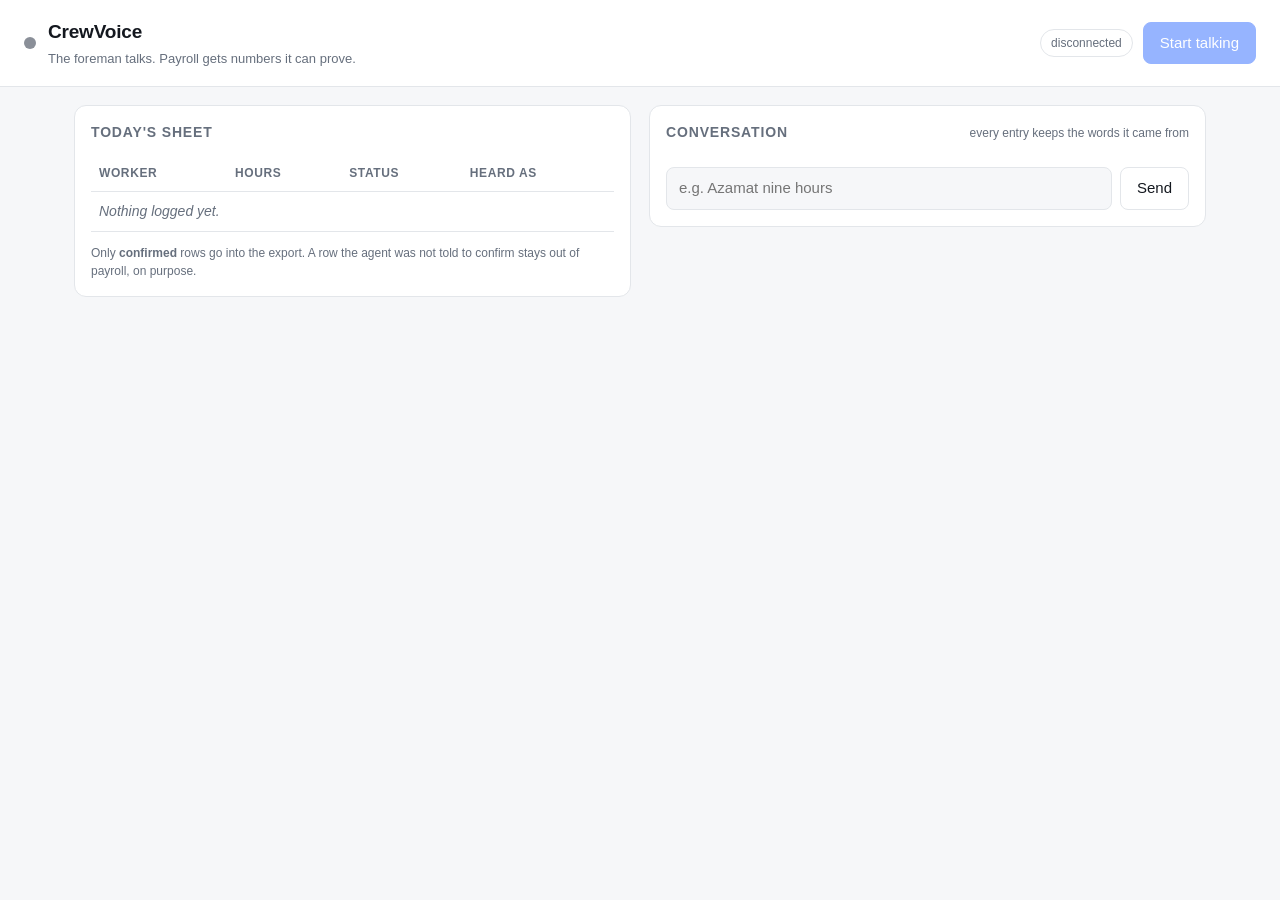
==== static/index.html @ 025e0297 "CrewVoice: voice timesheet agent on AssemblyAI Voice Agent API A foreman speaks the day's hours; the" ====
<!doctype html>
<html lang="en">
<head>
<meta charset="utf-8">
<meta name="viewport" content="width=device-width, initial-scale=1">
<title>CrewVoice - spoken timesheets that can be audited</title>
<link rel="stylesheet" href="/static/styles.css">
</head>
<body>
<header>
  <div class="brand">
    <span class="dot"></span>
    <div>
      <h1>CrewVoice</h1>
      <p class="sub">The foreman talks. Payroll gets numbers it can prove.</p>
    </div>
  </div>
  <div class="actions">
    <span id="mode" class="pill">connecting…</span>
    <button id="talk" class="primary" disabled>Start talking</button>
    <a id="export" class="ghost" href="#" hidden>Export CSV</a>
  </div>
</header>

<main>
  <section class="panel">
    <div class="panel-head">
      <h2>Today's sheet</h2>
      <span id="totals" class="muted"></span>
    </div>
    <table id="sheet">
      <thead>
        <tr><th>Worker</th><th>Hours</th><th>Status</th><th>Heard as</th></tr>
      </thead>
      <tbody id="rows">
        <tr class="empty"><td colspan="4">Nothing logged yet.</td></tr>
      </tbody>
    </table>
    <p class="note">
      Only <strong>confirmed</strong> rows go into the export. A row the agent was not
      told to confirm stays out of payroll, on purpose.
    </p>
  </section>

  <section class="panel">
    <div class="panel-head">
      <h2>Conversation</h2>
      <span class="muted">every entry keeps the words it came from</span>
    </div>
    <div id="log" class="log"></div>
    <form id="typed" class="typed" hidden autocomplete="off">
      <input id="typedInput" placeholder="e.g. Azamat nine hours" />
      <button class="ghost" type="submit">Send</button>
    </form>
  </section>
</main>

<script src="/static/app.js"></script>
</body>
</html>
---- static/styles.css ----
:root {
  color-scheme: light dark;
  --bg: #f6f7f9;
  --panel: #ffffff;
  --ink: #14181f;
  --muted: #666f7d;
  --line: #e3e6ea;
  --accent: #2f6bff;
  --ok: #148f4b;
  --wait: #b3730a;
  --off: #8a8f98;
}
@media (prefers-color-scheme: dark) {
  :root {
    --bg: #0e1116; --panel: #161a21; --ink: #e9edf3; --muted: #98a1ae;
    --line: #262c36; --accent: #6c9bff; --ok: #45c07c; --wait: #e0a53c; --off: #7b828d;
  }
}
* { box-sizing: border-box; }
body {
  margin: 0; background: var(--bg); color: var(--ink);
  font: 15px/1.5 -apple-system, BlinkMacSystemFont, "Segoe UI", Roboto, sans-serif;
}
header {
  display: flex; justify-content: space-between; align-items: center; gap: 16px;
  padding: 18px 24px; border-bottom: 1px solid var(--line); background: var(--panel);
  flex-wrap: wrap;
}
.brand { display: flex; align-items: center; gap: 12px; }
.dot {
  width: 12px; height: 12px; border-radius: 50%; background: var(--off); flex: none;
}
.dot.live { background: var(--ok); box-shadow: 0 0 0 4px color-mix(in srgb, var(--ok) 25%, transparent); }
h1 { margin: 0; font-size: 19px; letter-spacing: -0.01em; }
h2 { margin: 0; font-size: 14px; text-transform: uppercase; letter-spacing: 0.06em; color: var(--muted); }
.sub { margin: 2px 0 0; color: var(--muted); font-size: 13px; }
.actions { display: flex; align-items: center; gap: 10px; }
button, .ghost {
  font: inherit; border-radius: 8px; padding: 9px 16px; cursor: pointer;
  border: 1px solid var(--line); background: transparent; color: var(--ink);
  text-decoration: none;
}
button.primary { background: var(--accent); border-color: var(--accent); color: #fff; }
button.primary.stop { background: #c0392b; border-color: #c0392b; }
button:disabled { opacity: 0.5; cursor: default; }
.pill {
  font-size: 12px; color: var(--muted); border: 1px solid var(--line);
  border-radius: 999px; padding: 4px 10px;
}
main {
  display: grid; grid-template-columns: 1fr 1fr; gap: 18px;
  padding: 18px 24px 40px; max-width: 1180px; margin: 0 auto; align-items: start;
}
@media (max-width: 900px) { main { grid-template-columns: 1fr; } }
.panel { background: var(--panel); border: 1px solid var(--line); border-radius: 12px; padding: 16px; }
.panel-head { display: flex; justify-content: space-between; align-items: baseline; margin-bottom: 12px; gap: 10px; }
.muted { color: var(--muted); font-size: 12px; }
table { width: 100%; border-collapse: collapse; }
th, td { text-align: left; padding: 9px 8px; border-bottom: 1px solid var(--line); font-size: 14px; }
th { font-size: 12px; text-transform: uppercase; letter-spacing: 0.05em; color: var(--muted); font-weight: 600; }
td.empty, tr.empty td { color: var(--muted); font-style: italic; }
tr.pending { background: color-mix(in srgb, var(--wait) 10%, transparent); }
.status { font-size: 12px; font-weight: 600; }
.status.confirmed { color: var(--ok); }
.status.pending { color: var(--wait); }
.status.absent { color: var(--off); }
.note { color: var(--muted); font-size: 12px; margin: 12px 0 0; }
.log { display: flex; flex-direction: column; gap: 8px; max-height: 460px; overflow-y: auto; }
.line { padding: 8px 10px; border-radius: 8px; font-size: 14px; max-width: 92%; }
.line.user { align-self: flex-end; background: color-mix(in srgb, var(--accent) 14%, transparent); }
.line.agent { background: color-mix(in srgb, var(--ink) 7%, transparent); }
.line.tool {
  align-self: stretch; font-family: ui-monospace, SFMono-Regular, Menlo, monospace;
  font-size: 12px; border: 1px dashed var(--line); background: transparent; color: var(--muted);
}
.line.tool b { color: var(--ink); }
.line.tool.rejected { border-color: var(--wait); color: var(--wait); }
.typed { display: flex; gap: 8px; margin-top: 12px; }
.typed input {
  flex: 1; font: inherit; padding: 9px 12px; border-radius: 8px;
  border: 1px solid var(--line); background: var(--bg); color: var(--ink);
}
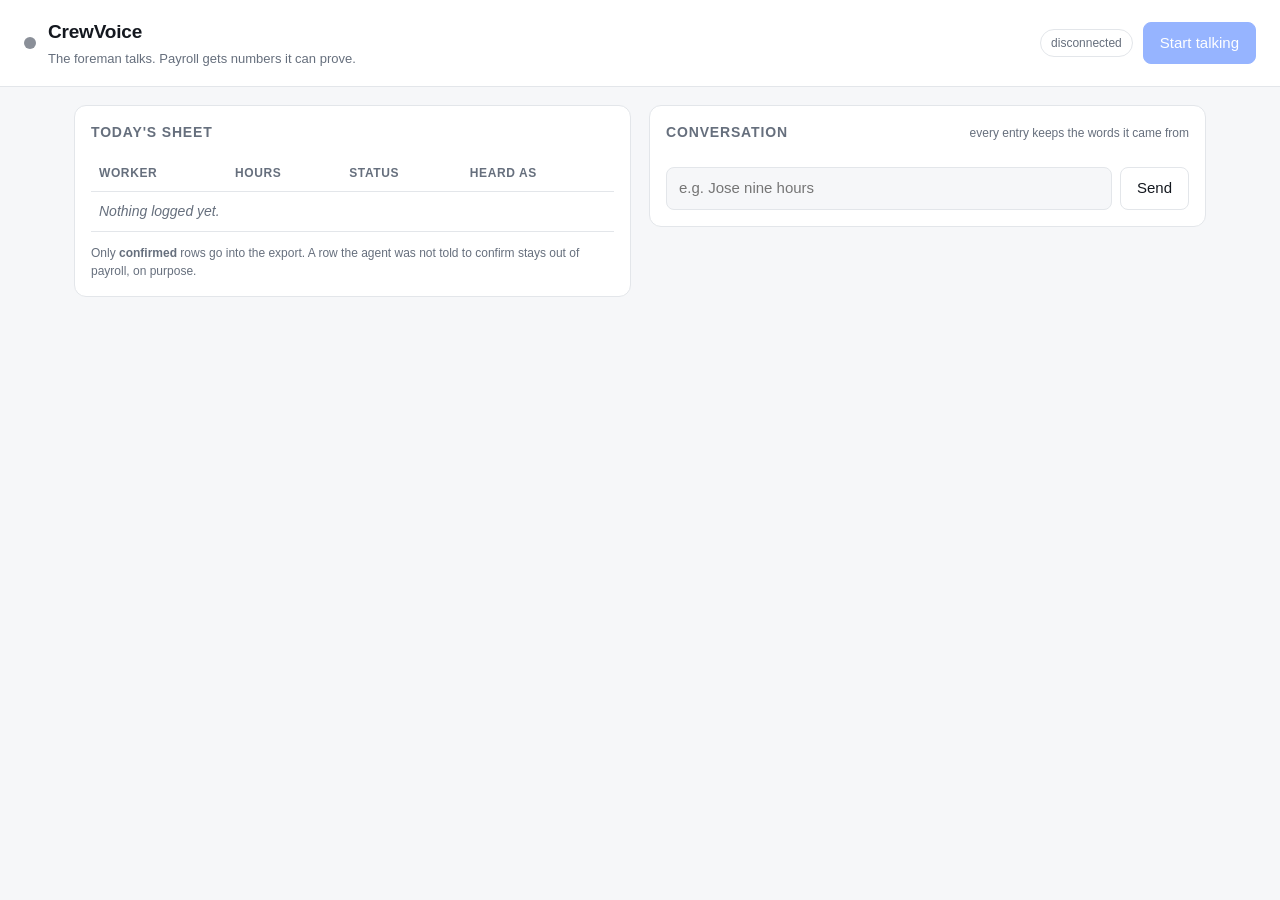
==== commit aba2962b: "Aim the demo at bilingual US crews The crew list, the fallback agent and the prompt now speak to the" ====
--- a/static/index.html
+++ b/static/index.html
@@ -49,7 +49,7 @@
     </div>
     <div id="log" class="log"></div>
     <form id="typed" class="typed" hidden autocomplete="off">
-      <input id="typedInput" placeholder="e.g. Azamat nine hours" />
+      <input id="typedInput" placeholder="e.g. Jose nine hours" />
       <button class="ghost" type="submit">Send</button>
     </form>
   </section>
